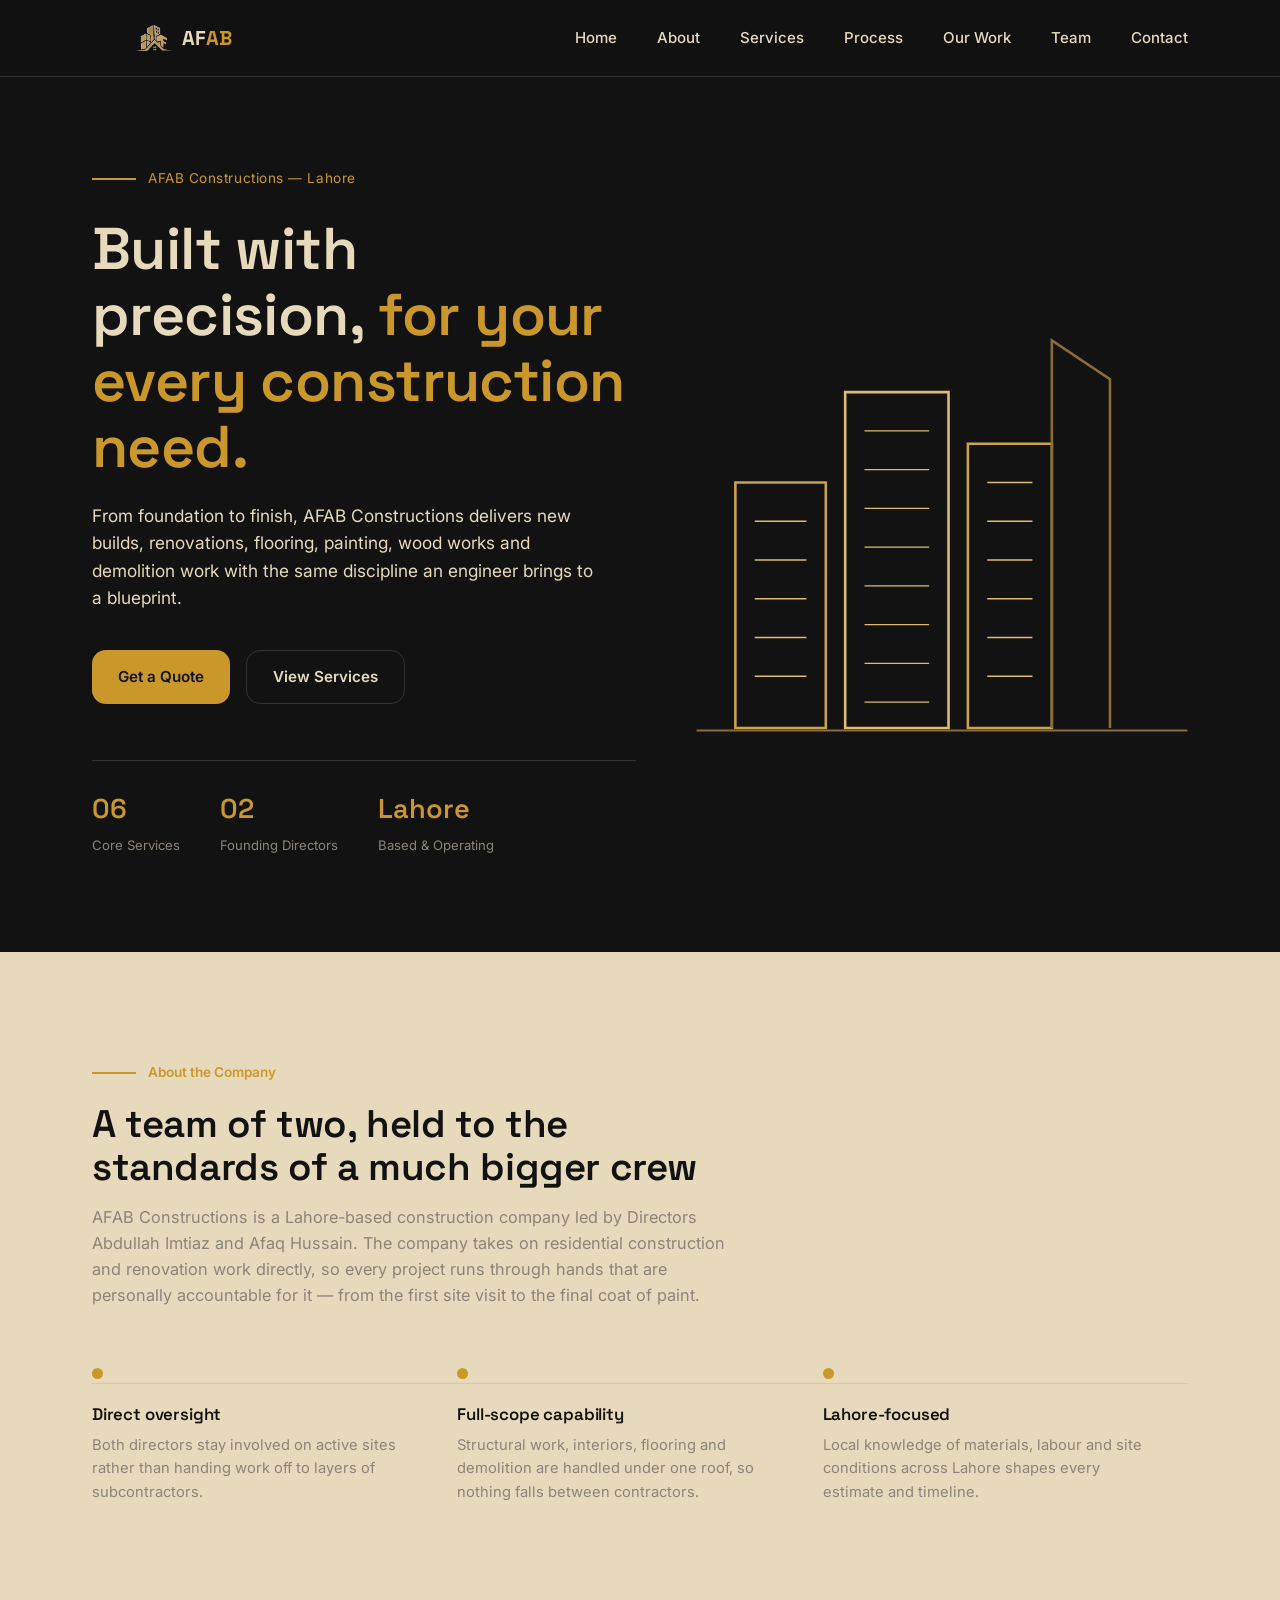
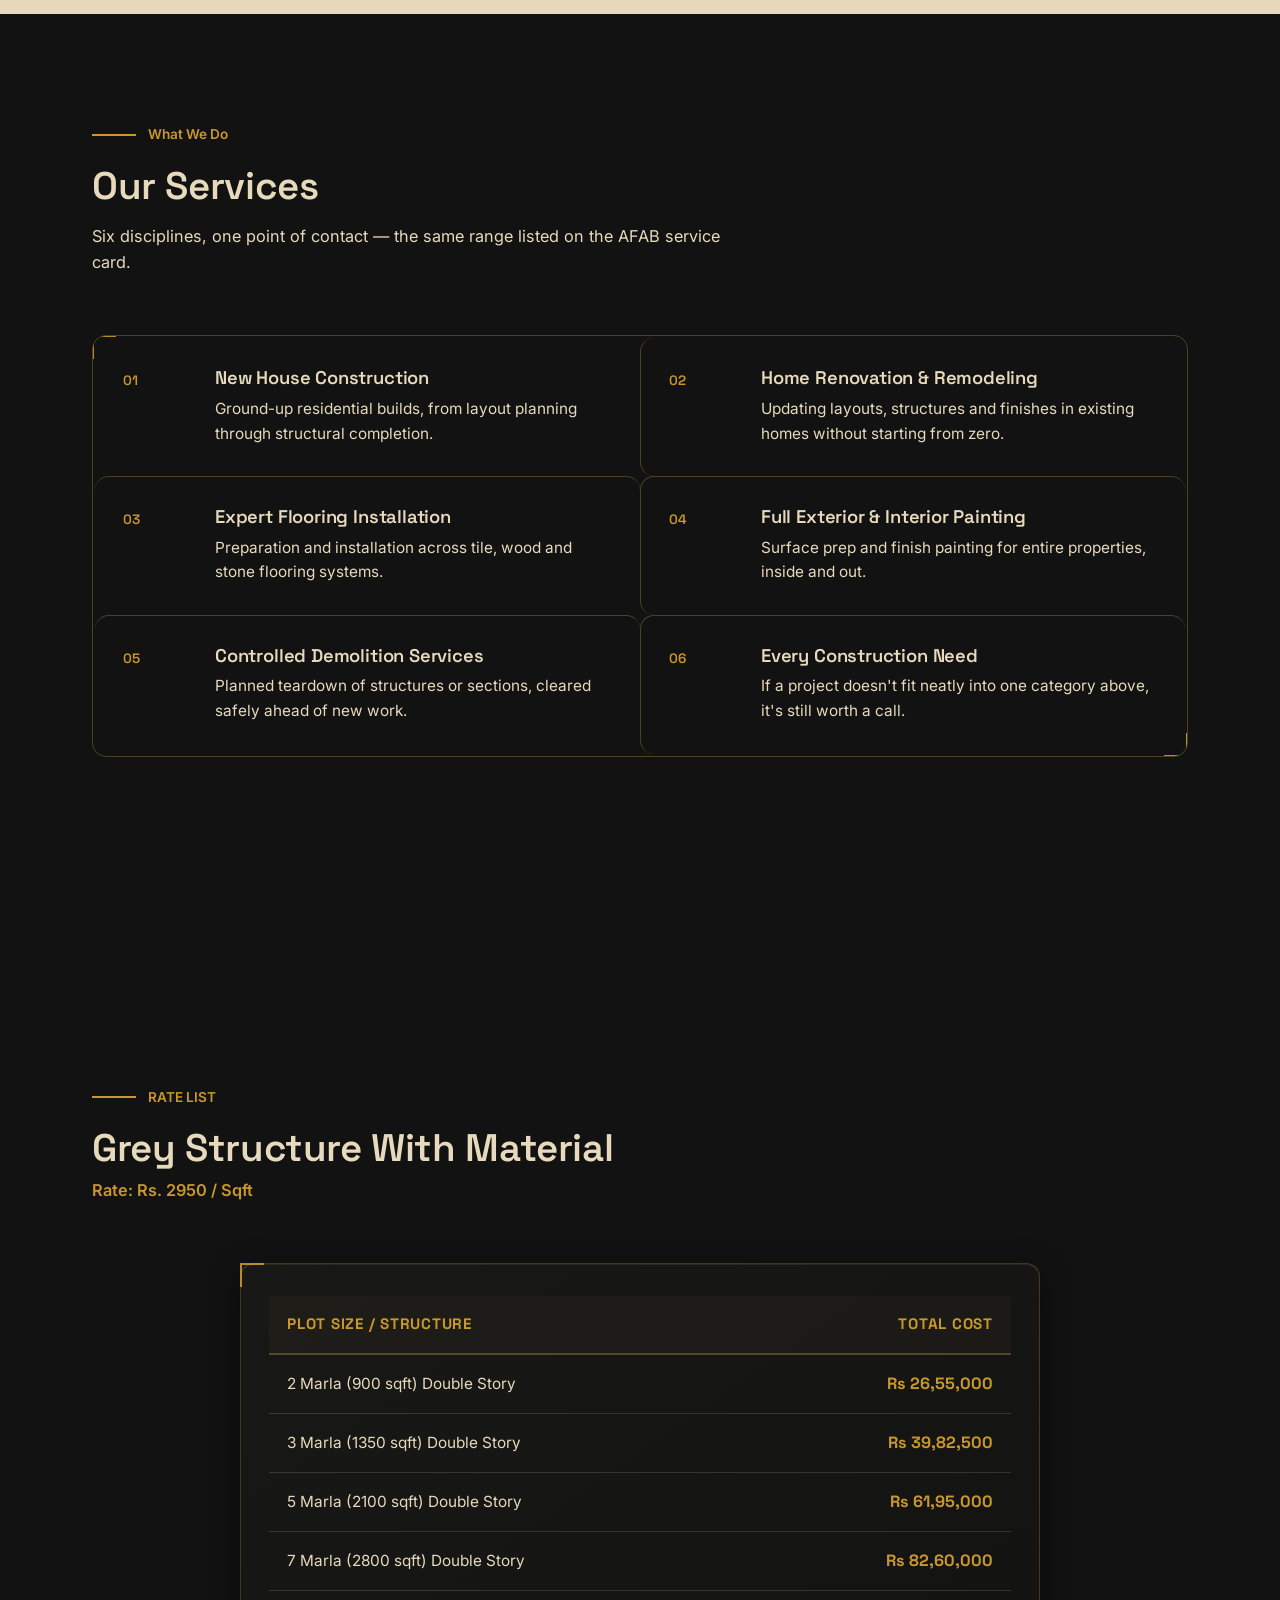
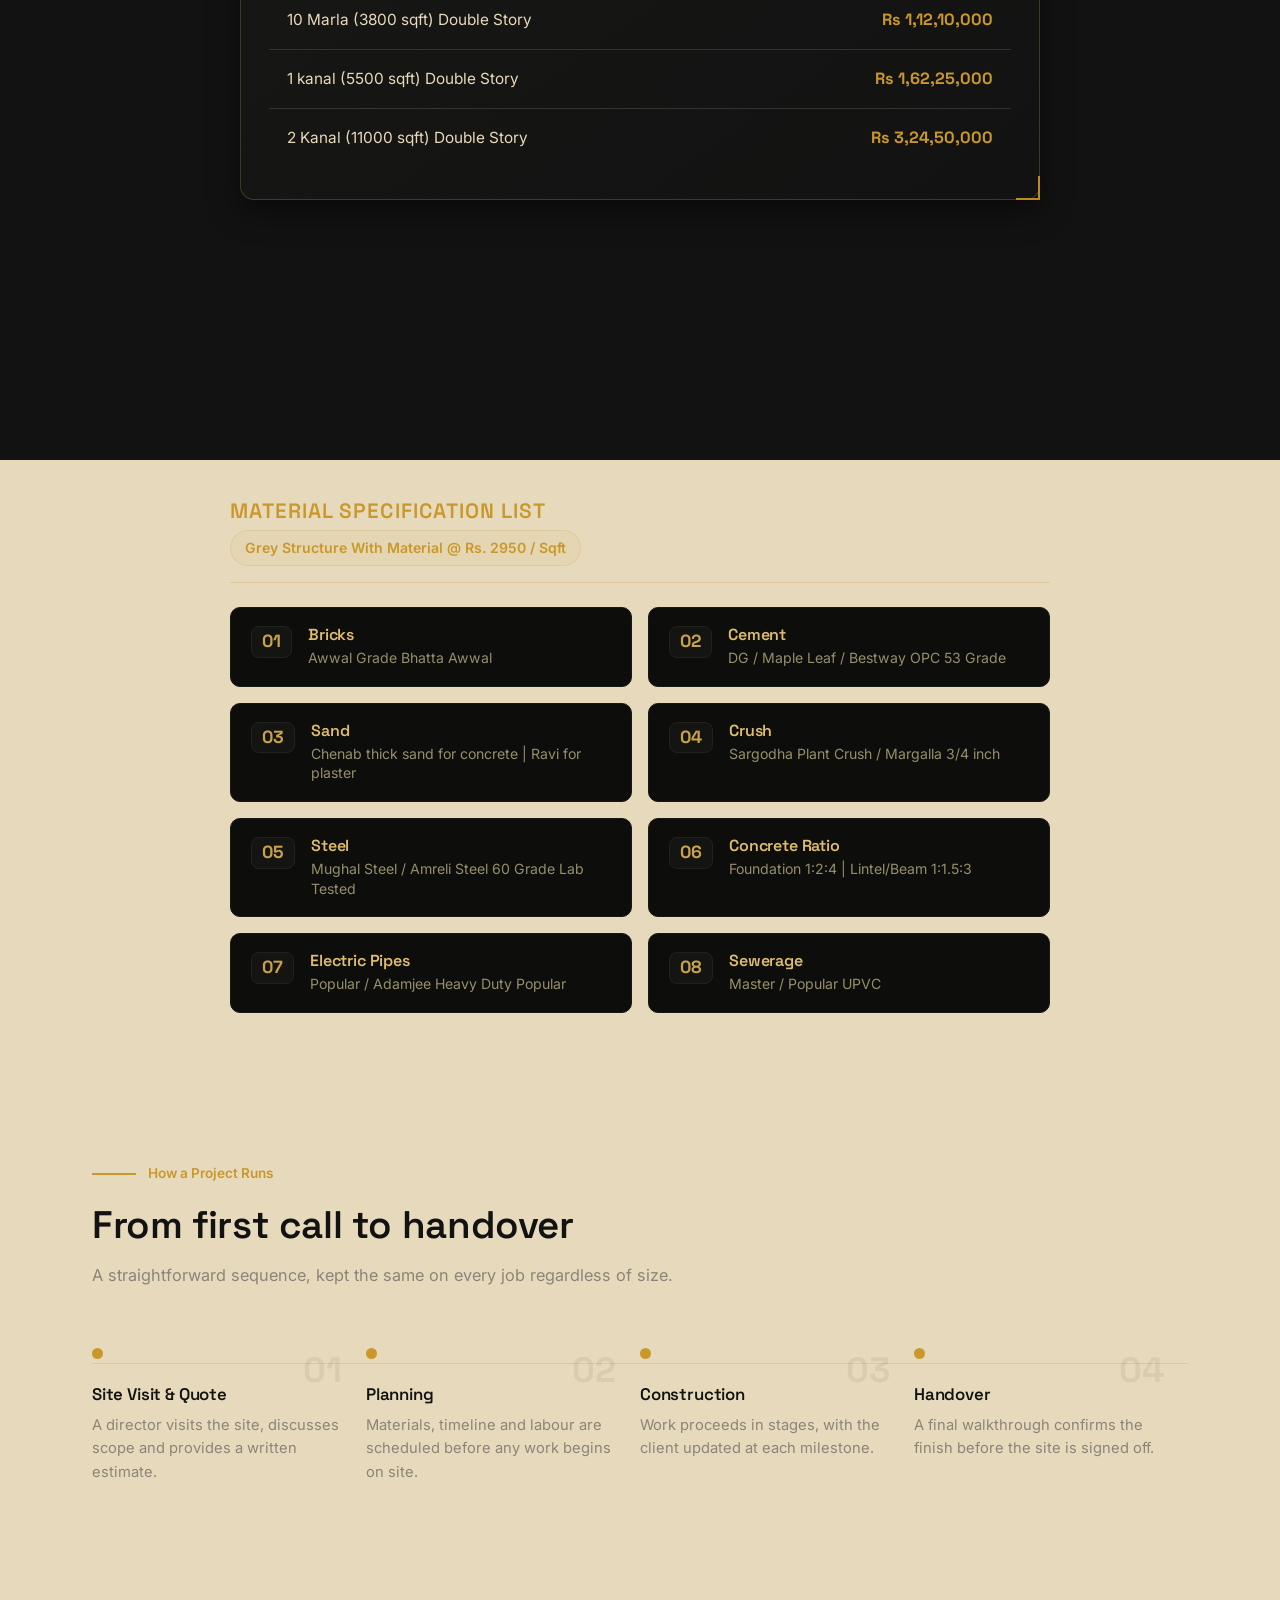
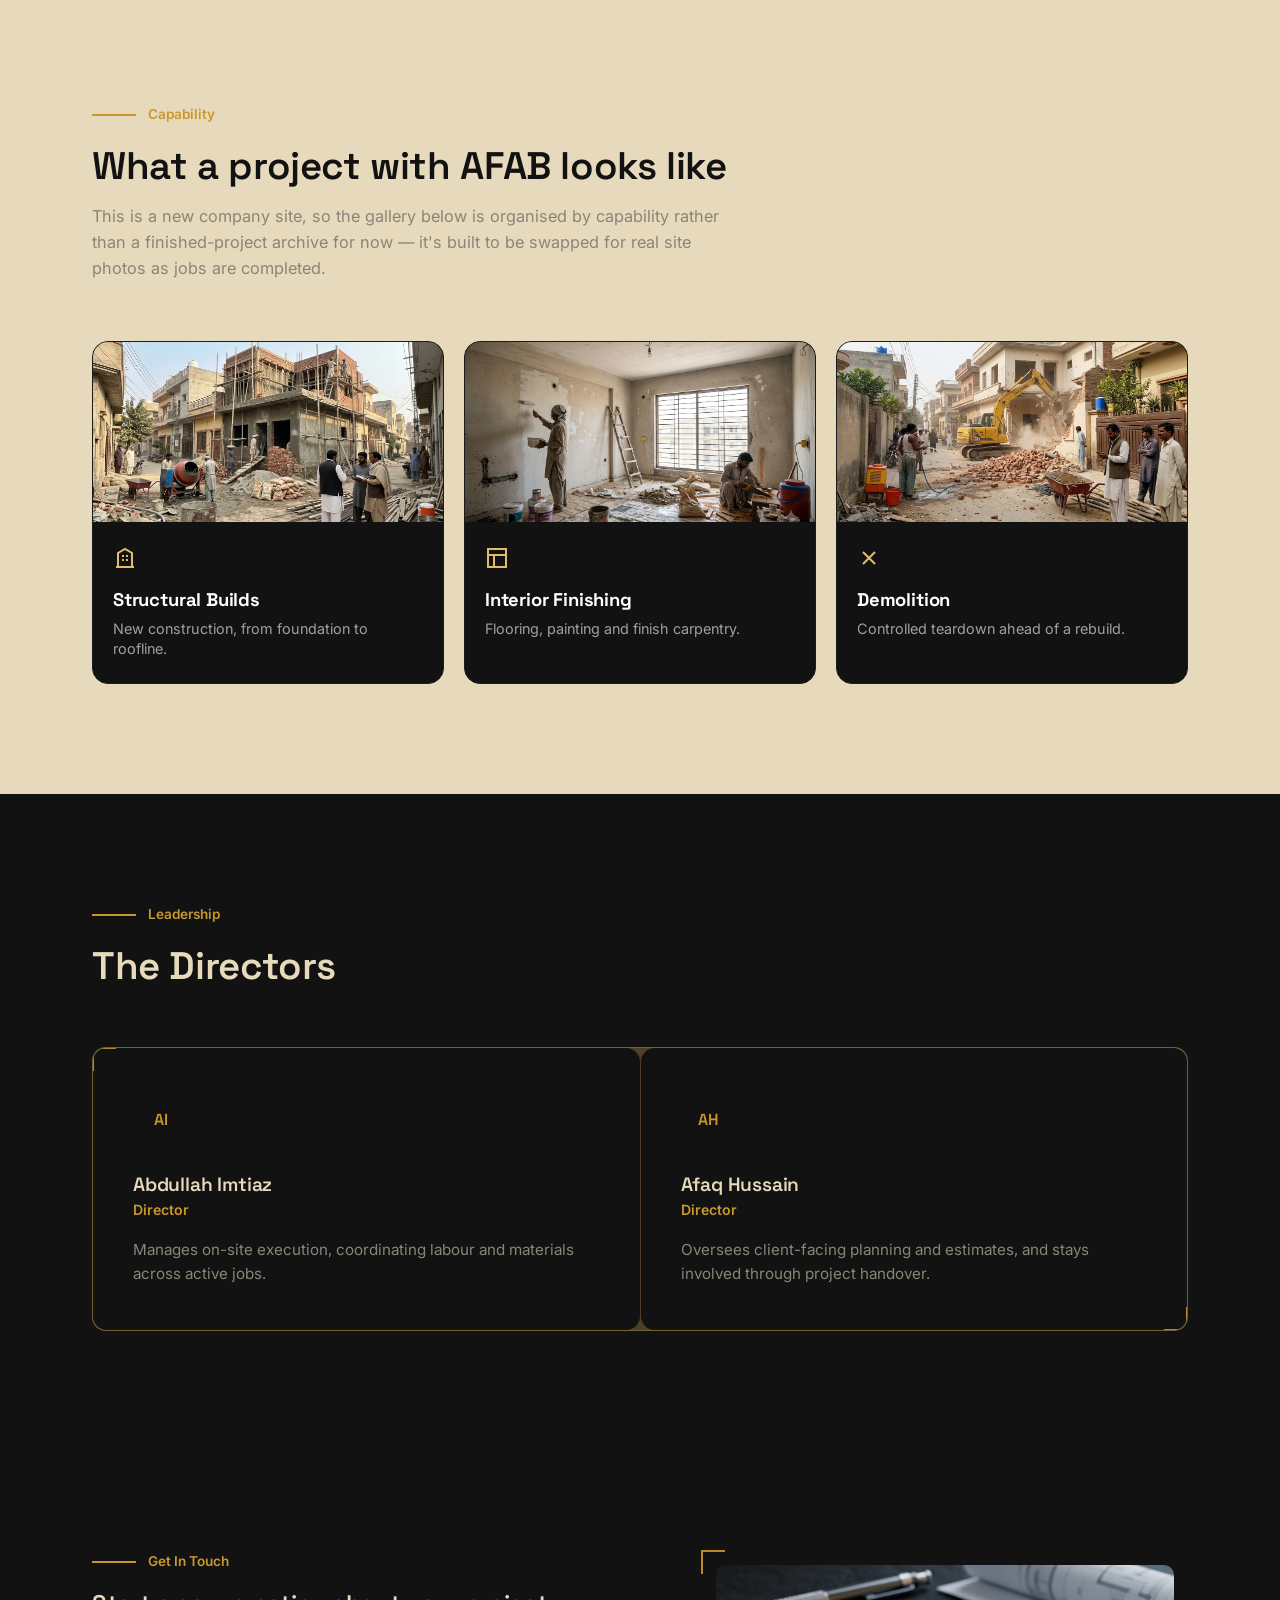
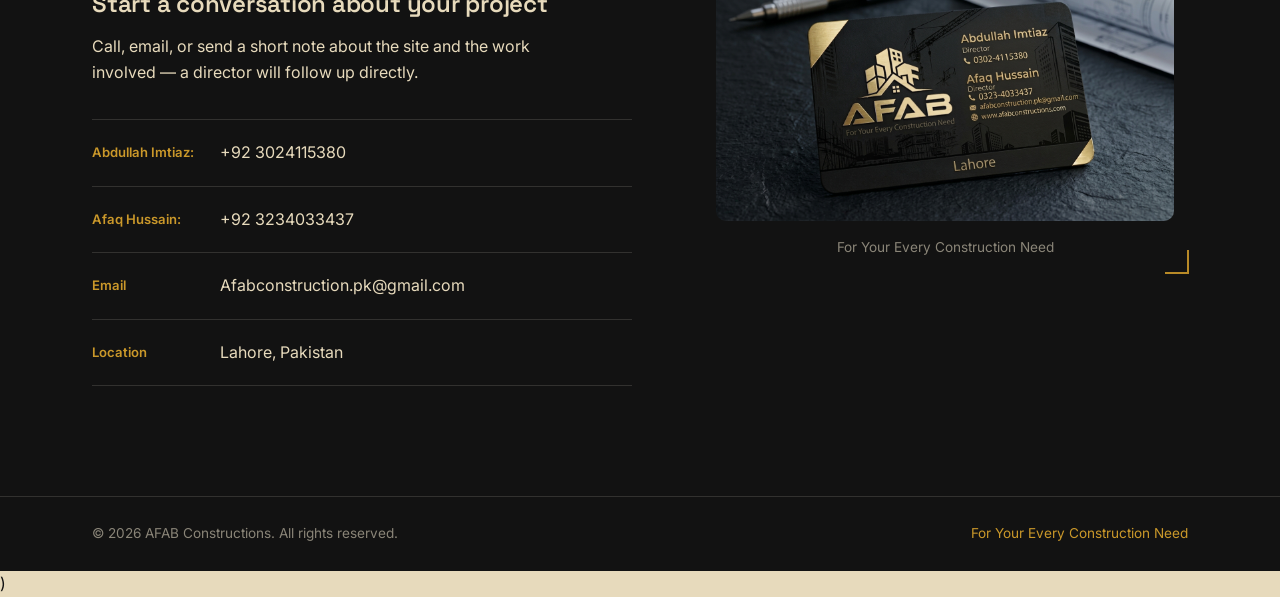
==== index-2.html @ bb6d05d6 "Add files via upload" ====
<!DOCTYPE html>
<html lang="en">
<head>
<meta charset="UTF-8">
<meta name="viewport" content="width=device-width, initial-scale=1.0">
<title>AFAB Constructions — For Your Every Construction Need</title>
<meta name="description" content="AFAB Constructions, Lahore — new house construction, renovation, flooring, painting and demolition services.">
<link rel="preconnect" href="https://fonts.googleapis.com">
<link rel="preconnect" href="https://fonts.gstatic.com" crossorigin>
<link href="https://fonts.googleapis.com/css2?family=Space+Grotesk:wght@400;500;600;700&family=Inter:wght@400;500;600&display=swap" rel="stylesheet">
<link rel="stylesheet" href="styles.css">
</head>
<body>

<header>
  <div class="wrap nav">
    <a href="#home" class="brand">
      <svg viewBox="0 0 48 48" fill="none">
        <a href="#home" class="brand">
      <img src="[data-uri]" alt="AFAB Constructions logo" style="width:36px; height:27.5px; object-fit:contain; flex-shrink:0;">
      </svg>
      <span class="brand-text">AF<span>AB</span></span>
    </a>
    <nav class="links" id="navLinks">
      <a href="#home">Home</a>
      <a href="#about">About</a>
      <a href="#services">Services</a>
      <a href="#process">Process</a>
      <a href="#work">Our Work</a>
      <a href="#team">Team</a>
      <a href="#contact">Contact</a>
    </nav>
</header>

<section class="hero" id="home">
  <div class="wrap">
    <div>
      <div class="hero-eyebrow-row">
        <span class="hero-rule"></span>
        <span class="hero-eyebrow">AFAB Constructions — Lahore</span>
      </div>
      <h1>Built with precision, <em>for your every construction need.</em></h1>
      <p class="hero-sub">From foundation to finish, AFAB Constructions delivers new builds, renovations, flooring, painting, wood works and demolition work with the same discipline an engineer brings to a blueprint.</p>
      <div class="hero-ctas">
        <a href="#rate-list" class="btn btn-gold">Get a Quote</a>
        <a href="#services" class="btn btn-outline">View Services</a>
      </div>
      <div class="hero-meta">
        <div><span class="num">06</span><span class="lbl">Core Services</span></div>
        <div><span class="num">02</span><span class="lbl">Founding Directors</span></div>
        <div><span class="num">Lahore</span><span class="lbl">Based &amp; Operating</span></div>
      </div>
    </div>
    <div class="hero-art" aria-hidden="true">
      <svg viewBox="0 0 380 400" fill="none">
        <rect x="30" y="180" width="70" height="190" class="draw-line d1" stroke="#c9a24b" stroke-width="2"/>
        <rect x="115" y="110" width="80" height="260" class="draw-line d2" stroke="#e0bd6c" stroke-width="2"/>
        <rect x="210" y="150" width="65" height="220" class="draw-line d3" stroke="#c9a24b" stroke-width="2"/>
        <path d="M275 370V70l45 30v270" class="draw-line d4" stroke="#8a6c39" stroke-width="2"/>
        <path d="M0 372h380" class="draw-line d1" stroke="#8a6c39" stroke-width="1.4"/>
        <g class="draw-line d3" stroke="#e0bd6c" stroke-width="1">
          <path d="M45 210h40M45 240h40M45 270h40M45 300h40M45 330h40"/>
          <path d="M130 140h50M130 170h50M130 200h50M130 230h50M130 260h50M130 290h50M130 320h50M130 350h50"/>
          <path d="M225 180h35M225 210h35M225 240h35M225 270h35M225 300h35M225 330h35"/>
        </g>
      </svg>
    </div>
  </div>
</section>

<section id="about">
  <div class="wrap">
    <div class="section-head">
      <div class="section-tag"><span class="hero-rule"></span><span>About the Company</span></div>
      <h2>A team of two, held to the standards of a much bigger crew</h2>
      <p>AFAB Constructions is a Lahore-based construction company led by Directors Abdullah Imtiaz and Afaq Hussain. The company takes on residential construction and renovation work directly, so every project runs through hands that are personally accountable for it — from the first site visit to the final coat of paint.</p>
    </div>
    <div class="steps" style="grid-template-columns:repeat(3,1fr);">
      <div class="step">
        <div class="dot"></div>
        <h3>Direct oversight</h3>
        <p>Both directors stay involved on active sites rather than handing work off to layers of subcontractors.</p>
      </div>
      <div class="step">
        <div class="dot"></div>
        <h3>Full-scope capability</h3>
        <p>Structural work, interiors, flooring and demolition are handled under one roof, so nothing falls between contractors.</p>
      </div>
      <div class="step">
        <div class="dot"></div>
        <h3>Lahore-focused</h3>
        <p>Local knowledge of materials, labour and site conditions across Lahore shapes every estimate and timeline.</p>
      </div>
    </div>
  </div>
</section>

<section id="services" class="dark">
  <div class="wrap">
    <div class="section-head">
      <div class="section-tag"><span class="hero-rule" style="background:var(--gold);"></span><span style="color:var(--gold-bright);">What We Do</span></div>
      <h2>Our Services</h2>
      <p class="concrete-txt">Six disciplines, one point of contact — the same range listed on the AFAB service card.</p>
    </div>
    <div class="services-grid bracket bracket-dark" style="border:1px solid var(--line); padding:2px; border-radius:var(--radius); overflow:hidden;">
      <div class="service-row">
        <span class="idx">01</span>
        <div><h3 style="color:var(--paper);">New House Construction</h3><p class="concrete-txt">Ground-up residential builds, from layout planning through structural completion.</p></div>
      </div>
      <div class="service-row">
        <span class="idx">02</span>
        <div><h3 style="color:var(--paper);">Home Renovation &amp; Remodeling</h3><p class="concrete-txt">Updating layouts, structures and finishes in existing homes without starting from zero.</p></div>
      </div>
      <div class="service-row">
        <span class="idx">03</span>
        <div><h3 style="color:var(--paper);">Expert Flooring Installation</h3><p class="concrete-txt">Preparation and installation across tile, wood and stone flooring systems.</p></div>
      </div>
      <div class="service-row">
        <span class="idx">04</span>
        <div><h3 style="color:var(--paper);">Full Exterior &amp; Interior Painting</h3><p class="concrete-txt">Surface prep and finish painting for entire properties, inside and out.</p></div>
      </div>
      <div class="service-row">
        <span class="idx">05</span>
        <div><h3 style="color:var(--paper);">Controlled Demolition Services</h3><p class="concrete-txt">Planned teardown of structures or sections, cleared safely ahead of new work.</p></div>
      </div>
      <div class="service-row">
        <span class="idx">06</span>
        <div><h3 style="color:var(--paper);">Every Construction Need</h3><p class="concrete-txt">If a project doesn't fit neatly into one category above, it's still worth a call.</p></div>
      </div>
    </div>
  </div>
</section> 
<section class="pricing-section dark" id="quote">

<!-- Rate List Section -->
<section class="pricing-section dark" id="rate-list">
  <div class="wrap">
    <div class="section-head">
      <div class="section-tag">
        <div class="hero-rule"></div>
        <span>RATE LIST</span>
      </div>
      <h2>Grey Structure With Material</h2>
      <p style="color: var(--gold-bright); font-weight: 600; margin-top: 8px;">Rate: Rs. 2950 / Sqft</p>
    </div>

    <div class="rate-table-container bracket bracket-dark">
      <table class="rate-table">
        <thead>
          <tr>
            <th>Plot Size / Structure</th>
            <th>Total Cost</th>
          </tr>
        </thead>
        <tbody>
          <tr>
            <td>2 Marla (900 sqft) Double Story</td>
            <td>Rs 26,55,000</td>
          </tr>
          <tr>
            <td>3 Marla (1350 sqft) Double Story</td>
            <td>Rs 39,82,500</td>
          </tr>
          <tr>
            <td>5 Marla (2100 sqft) Double Story</td>
            <td>Rs 61,95,000</td>
          </tr>
          <tr>
            <td>7 Marla (2800 sqft) Double Story</td>
            <td>Rs 82,60,000</td>
          </tr>
          <tr>
            <td>10 Marla (3800 sqft) Double Story</td>
            <td>Rs 1,12,10,000</td>
          </tr>
          <tr>
            <td>1 kanal (5500 sqft) Double Story</td>
            <td>Rs 1,62,25,000</td>
          </tr>
          <tr>
            <td>2 Kanal (11000 sqft) Double Story</td>
            <td>Rs 3,24,50,000</td>
          </tr>
        </tbody>
      </table>
    </div>
  </div>
</section>
</section>
<!-- Material Specification Cards Grid -->
<div class="material-spec-section">
  <div class="spec-header">
    <h3>MATERIAL SPECIFICATION LIST</h3>
    <span class="rate-badge">Grey Structure With Material @ Rs. 2950 / Sqft</span>
  </div>

  <div class="spec-grid">
    <div class="spec-card">
      <span class="spec-num">01</span>
      <div class="spec-info">
        <h4>Bricks</h4>
        <p>Awwal Grade Bhatta Awwal</p>
      </div>
    </div>

    <div class="spec-card">
      <span class="spec-num">02</span>
      <div class="spec-info">
        <h4>Cement</h4>
        <p>DG / Maple Leaf / Bestway OPC 53 Grade</p>
      </div>
    </div>

    <div class="spec-card">
      <span class="spec-num">03</span>
      <div class="spec-info">
        <h4>Sand</h4>
        <p>Chenab thick sand for concrete | Ravi for plaster</p>
      </div>
    </div>

    <div class="spec-card">
      <span class="spec-num">04</span>
      <div class="spec-info">
        <h4>Crush</h4>
        <p>Sargodha Plant Crush / Margalla 3/4 inch</p>
      </div>
    </div>

    <div class="spec-card">
      <span class="spec-num">05</span>
      <div class="spec-info">
        <h4>Steel</h4>
        <p>Mughal Steel / Amreli Steel 60 Grade Lab Tested</p>
      </div>
    </div>

    <div class="spec-card">
      <span class="spec-num">06</span>
      <div class="spec-info">
        <h4>Concrete Ratio</h4>
        <p>Foundation 1:2:4 | Lintel/Beam 1:1.5:3</p>
      </div>
    </div>

    <div class="spec-card">
      <span class="spec-num">07</span>
      <div class="spec-info">
        <h4>Electric Pipes</h4>
        <p>Popular / Adamjee Heavy Duty Popular</p>
      </div>
    </div>

    <div class="spec-card">
      <span class="spec-num">08</span>
      <div class="spec-info">
        <h4>Sewerage</h4>
        <p>Master / Popular UPVC</p>
      </div>
    </div>
  </div>
</div>
<section id="process" class="process">
  <div class="wrap">
    <div class="section-head">
      <div class="section-tag"><span class="hero-rule"></span><span>How a Project Runs</span></div>
      <h2>From first call to handover</h2>
      <p>A straightforward sequence, kept the same on every job regardless of size.</p>
    </div>
    <div class="steps">
      <div class="step">
        <span class="num">01</span>
        <div class="dot"></div>
        <h3>Site Visit &amp; Quote</h3>
        <p>A director visits the site, discusses scope and provides a written estimate.</p>
      </div>
      <div class="step">
        <span class="num">02</span>
        <div class="dot"></div>
        <h3>Planning</h3>
  <p> Materials, timeline and labour are scheduled before any work begins on site.</>
      </div>
      <div class="step">
        <span class="num">03</span>
        <div class="dot"></div>
        <h3>Construction</h3>
        <p>Work proceeds in stages, with the client updated at each milestone.</p>
      </div>
      <div class="step">
        <span class="num">04</span>
        <div class="dot"></div>
        <h3>Handover</h3>
        <p>A final walkthrough confirms the finish before the site is signed off.</p>
      </div>
    </div>
  </div>
</section>

<section id="work">
  <div class="wrap">
    <div class="section-head">
      <div class="section-tag"><span class="hero-rule"></span><span>Capability</span></div>
      <h2>What a project with AFAB looks like</h2>
      <p>This is a new company site, so the gallery below is organised by capability rather than a finished-project archive for now — it's built to be swapped for real site photos as jobs are completed.</p>
    </div>
    <!-- Capability Section Cards with Images -->
<div class="capability-cards">
  <!-- Card 1: Structural Builds -->
  <div class="cap-card">
    <div class="cap-image-wrapper">
      <img src="structural.jpg" alt="Structural Builds" class="cap-img" />
    </div>
    <div class="cap-content">
      <div class="cap-icon">
        <svg width="24" height="24" viewBox="0 0 24 24" fill="none" stroke="#e0bd6c" stroke-width="2"><path d="M3 21h18M5 21V7l7-4 7 4v14M9 10h2M13 10h2M9 14h2M13 14h2"/></svg>
      </div>
      <h4>Structural Builds</h4>
      <p>New construction, from foundation to roofline.</p>
    </div>
  </div>

  <!-- Card 2: Interior Finishing -->
  <div class="cap-card">
    <div class="cap-image-wrapper">
      <img src="interior.png" alt="Interior Finishing" class="cap-img" />
    </div>
    <div class="cap-content">
      <div class="cap-icon">
        <svg width="24" height="24" viewBox="0 0 24 24" fill="none" stroke="#e0bd6c" stroke-width="2"><path d="M3 3h18v18H3zM3 9h18M9 21V9"/></svg>
      </div>
      <h4>Interior Finishing</h4>
      <p>Flooring, painting and finish carpentry.</p>
    </div>
  </div>

  <!-- Card 3: Demolition -->
  <div class="cap-card">
    <div class="cap-image-wrapper">
      <img src="demolition.png" alt="Demolition" class="cap-img" />
    </div>
    <div class="cap-content">
      <div class="cap-icon">
        <svg width="24" height="24" viewBox="0 0 24 24" fill="none" stroke="#e0bd6c" stroke-width="2"><path d="M18 6L6 18M6 6l12 12"/></svg>
      </div>
      <h4>Demolition</h4>
      <p>Controlled teardown ahead of a rebuild.</p>
    </div>
  </div>
  </div>
</div>
</section>

<section id="team" class="dark">
  <div class="wrap">
    <div class="section-head">
      <div class="section-tag"><span class="hero-rule" style="background:var(--gold);"></span><span style="color:var(--gold-bright);">Leadership</span></div>
      <h2>The Directors</h2>
    </div>
    <div class="team-grid bracket bracket-dark" style="border:1px solid var(--line); border-radius:var(--radius); overflow:hidden;">
      <div class="team-card" style="background:var(--ink);">
        <div class="initials">AI</div>
        <h3 style="color:var(--paper);">Abdullah Imtiaz</h3>
        <p class="role">Director</p>
        <p class="bio concrete-txt">Manages on-site execution, coordinating labour and materials across active jobs.</p>
      </div>
      <div class="team-card" style="background:var(--ink);">
        <div class="initials">AH</div>
        <h3 style="color:var(--paper);">Afaq Hussain</h3>
        <p class="role">Director</p>
        <p class="bio concrete-txt">Oversees client-facing planning and estimates, and stays involved through project handover.</p>
      </div>
    </div>
  </div>
</section>

<section id="contact" class="contact">
  <div class="wrap">
    <div>
      <div class="section-tag"><span class="hero-rule" style="background:var(--gold);"></span><span style="color:var(--gold-bright);">Get In Touch</span></div>
      <h2 style="color:var(--paper);">Start a conversation about your project</h2>
      <p class="concrete-txt" style="margin-top:16px; max-width:44ch;">Call, email, or send a short note about the site and the work involved — a director will follow up directly.</p>
      <ul class="contact-list">
<li><span class="clabel">Abdullah Imtiaz:</span><span class="cval"><a href="tel:+92 302 4115380">+92 3024115380</a></span></li>
<li><span class="clabel">Afaq Hussain:</span><span class="cval"><a href="tel:+92 323 49334377">+92 3234033437</a></span></li>
        <li><span class="clabel">Email</span><span class="cval"><a href="mailto:abdullah@afabconstructions.com">Afabconstruction.pk@gmail.com</a></span></li>
        <li><span class="clabel">Location</span><span class="cval">Lahore, Pakistan</span></li>
      </ul>
    </div>
    <div class="card-visual bracket bracket-dark">
      <img src="card.jpg" alt="AFAB Constructions business card — Abdullah Imtiaz and Afaq Hussain, Directors, Lahore">
      <p class="cap">For Your Every Construction Need</p>
    </div>
  </div>
</section>

<footer>
  <div class="wrap">
    <p>© <span id="year"></span> AFAB Constructions. All rights reserved.</p>
    <p class="foot-tag">For Your Every Construction Need</p>
  </div>
</footer>

<script src="script.js"></script>

</body>
</html>)
---- styles.css ----
/* ---------- Tokens ---------- */
  :root{
    --ink:#121212;
    --ink-soft:#1c1c1a;
    --paper:#e7dabc;
    --paper-dim:#e7dabc;
    --gold:#ca982a;
    --gold-bright:#ca982a;
    --gold-deep:#ca982a;
    --concrete:#8a8578;
    --blue:#26394a;
    --line: rgba(201,162,75,0.32);
    --line-dark: rgba(244,239,228,0.14);
    --radius: 14px;
    --wrap: 1160px;
  }

  *{box-sizing:border-box;}
  html{scroll-behavior:smooth; overflow-x:hidden; width:100%; max-width:100%; position:relative;}
  body{
    margin:0;
    background:var(--paper);
    color:var(--ink);
    font-family:'Inter', sans-serif;
    font-size:16px;
    line-height:1.6;
    -webkit-font-smoothing:antialiased;
    overflow-x:hidden;
    width:100%;
    max-width:100%;
    position:relative;
  }
  header{ overflow-x:hidden; max-width:100%; }
  section{ overflow-x:hidden; max-width:100%; }
  h1,h2,h3,h4{
    font-family:'Space Grotesk', sans-serif;
    margin:0;
    line-height:1.12;
    font-weight:600;
    letter-spacing:-0.01em;
  }
  p{margin:0;}
  a{color:inherit; text-decoration:none;}
  img{max-width:100%; display:block;}
  ul{margin:0; padding:0; list-style:none;}
  button{font-family:inherit; cursor:pointer;}

  .wrap{
    max-width:var(--wrap);
    margin:0 auto;
    padding:0 32px;
  }

  /* corner-bracket motif — echoes the cut gold corners on the AFAB business card */
  .bracket{
    position:relative;
  }
  .bracket::before, .bracket::after{
    content:"";
    position:absolute;
    width:22px; height: 22px;
    border:2px solid var(--gold);
    opacity:0.9;
  }
  .bracket::before{ top:-1px; left:-1px; border-right:none; border-bottom:none; }
  .bracket::after{ bottom:-1px; right:-1px; border-left:none; border-top:none; }

  .bracket-dark::before, .bracket-dark::after{ border-color:var(--gold); }

  :focus-visible{
    outline:2px solid var(--gold);
    outline-offset:3px;
  }

  /* ---------- Header ---------- */
  header{
    position:fixed;
    top:0; left:0; right:0;
    z-index:100;
    background:rgba(18,18,18,0.92);
    backdrop-filter:blur(6px);
    border-bottom:1px solid var(--line-dark);
  }
  .nav{
    display:flex;
    align-items:center;
    justify-content:space-between;
    height:76px;
  }
  .brand{
    display:flex;
    align-items:center;
    gap:10px;
    color:var(--paper);
  }
  .brand svg{ width:34px; height:34px; flex-shrink:0; }
  .brand-text{
    font-family:'Space Grotesk', sans-serif;
    font-weight:700;
    font-size:1.25rem;
    letter-spacing:0.02em;
    color:var(--paper);
  }
  .brand-text span{ color:var(--gold); }

  nav.links{
    display:flex;
    align-items:center;
    gap:40px;
  }
  nav.links a{
    color:var(--paper-dim);
    font-size:0.94rem;
    font-weight:500;
    position:relative;
    padding:4px 0;
    transition:color .2s ease;
  }
  nav.links a:hover{ color:var(--gold-bright); }

  .nav-call{
    display:flex;
    align-items:center;
    gap:18px;
  }
  .nav-phone{
    color:var(--gold-bright);
    font-weight:600;
    font-size:0.95rem;
    white-space:nowrap;
  }
  .nav-toggle{
    display:none;
    background:none; border:none;
    color:var(--paper);
    font-size:1.6rem;
  }

  @media (max-width:860px){
    nav.links{
      position:absolute;
      top:76px; left:0; right:0;
      background:var(--ink);
      flex-direction:column;
      align-items:flex-start;
      gap:0;
      padding:8px 32px 20px;
      border-bottom:1px solid var(--line-dark);
      display:none;
    }
    nav.links.open{ display:flex; }
    nav.links a{ padding:12px 0; width:100%; border-bottom:1px solid var(--line-dark); }
    .nav-phone{ display:none; }
    .nav-toggle{ display:block; }
  }

  /* ---------- Hero ---------- */
  .hero{
    position:relative;
    background:var(--ink);
    color:var(--paper);
    padding:168px 0 96px;
    overflow:hidden;
  }
  .hero .wrap{
    display:grid;
    grid-template-columns:1.05fr 0.95fr;
    gap:60px;
    align-items:center;
  }
  .hero-eyebrow-row{
    display:flex; align-items:center; gap:12px;
    margin-bottom:26px;
  }
  .hero-rule{ width:44px; height:2px; background:var(--gold); }
  .hero-eyebrow{
    font-size:0.85rem;
    color:var(--gold-bright);
    letter-spacing:0.04em;
  }
  .hero h1{
    font-size:clamp(2.5rem, 4.6vw, 3.7rem);
    color:var(--paper);
  }
  .hero h1 em{
    font-style:normal;
    color:var(--gold-bright);
  }
  .hero-sub{
    margin-top:22px;
    max-width:46ch;
    color:var(--paper-dim);
    font-size:1.08rem;
  }
  .hero-ctas{
    margin-top:38px;
    display:flex;
    gap:16px;
    flex-wrap:wrap;
  }
  .btn{
    display:inline-flex;
    align-items:center;
    gap:10px;
    padding:14px 26px;
    font-size:0.95rem;
    font-weight:600;
    border-radius:var(--radius);
    transition:transform .18s ease, background .18s ease, color .18s ease;
  }
  .btn-gold{
    background:var(--gold);
    color:var(--ink);
  }
  .btn-gold:hover{ background:var(--gold-bright); transform:translateY(-2px); }
  .btn-outline{
    border:1px solid var(--line-dark);
    color:var(--paper);
  }
  .btn-outline:hover{ border-color:var(--gold); color:var(--gold-bright); transform:translateY(-2px); }

  .hero-meta{
    margin-top:56px;
    display:flex;
    gap:40px;
    border-top:1px solid var(--line-dark);
    padding-top:26px;
  }
  .hero-meta div{ display:flex; flex-direction:column; gap:4px; }
  .hero-meta .num{
    font-family:'Space Grotesk', sans-serif;
    font-size:1.7rem;
    font-weight:600;
    color:var(--gold-bright);
  }
  .hero-meta .lbl{ font-size:0.82rem; color:var(--concrete); }

  /* hero blueprint illustration */
  .hero-art{
    position:relative;
    aspect-ratio:1/1.05;
  }
  .hero-art svg{ width:100%; height:100%; }
  .draw-line{
    stroke-dasharray:1200;
    stroke-dashoffset:1200;
    animation:draw 2.6s ease forwards;
  }
  .draw-line.d1{ animation-delay:.1s; }
  .draw-line.d2{ animation-delay:.5s; }
  .draw-line.d3{ animation-delay:.9s; }
  .draw-line.d4{ animation-delay:1.2s; }
  @keyframes draw{ to{ stroke-dashoffset:0; } }
  @media (prefers-reduced-motion: reduce){
    .draw-line{ animation:none; stroke-dashoffset:0; }
  }

  @media (max-width:900px){
    .hero .wrap{ grid-template-columns:1fr; }
    .hero-art{ order:-1; max-width:340px; margin:0 auto 20px; }
    .hero-meta{ flex-wrap:wrap; row-gap:20px; }
  }

  /* ---------- Section shared ---------- */
  section{ padding:110px 0; }
  .section-head{
    max-width:640px;
    margin-bottom:60px;
  }
  .section-tag{
    display:flex; align-items:center; gap:12px;
    margin-bottom:18px;
  }
  .section-tag .hero-rule{ background:var(--gold-deep); }
  .section-tag span{
    font-size:0.85rem;
    color:var(--gold-deep);
    font-weight:600;
  }
  .section-head h2{
    font-size:clamp(1.9rem, 3vw, 2.5rem);
  }
  .section-head p{
    margin-top:16px;
    color:var(--concrete);
    font-size:1.02rem;
  }

  .dark{ background:var(--ink); color:var(--paper); }
  .dark .concrete-txt{ color:var(--paper-dim); }

  /* ---------- Services ---------- */
  .services-grid{
    display:grid;
    grid-template-columns:repeat(2, 1fr);
  }
  .service-row{
    display:grid;
    grid-template-columns:70px 1fr;
    gap:22px;
    padding:30px 28px;
    border-top:1px solid var(--line);
    border-left:1px solid var(--line);
    border-radius:var(--radius);
  }
  .services-grid .service-row:nth-child(odd){ border-left:none; }
  .services-grid .service-row:nth-child(-n+2){ border-top:none; }
  .service-row .idx{
    font-family:'Space Grotesk', sans-serif;
    font-size:0.85rem;
    color:var(--gold-deep);
    font-weight:600;
    padding-top:2px;
  }
  .service-row h3{ font-size:1.15rem; margin-bottom:8px; }
  .service-row p{ color:var(--concrete); font-size:0.96rem; }

  @media (max-width:760px){
    .services-grid{ grid-template-columns:1fr; }
    .services-grid .service-row{ border-left:none !important; }
    .services-grid .service-row:nth-child(n+2){ border-top:1px solid var(--line); }
  }

  /* ---------- Process ---------- */
  .process{ background:var(--paper-dim); }
  .steps{
    position:relative;
    display:grid;
    grid-template-columns:repeat(4, 1fr);
    gap:0;
    margin-top:20px;
  }
  .steps::before{
    content:"";
    position:absolute;
    top:15px; left:0; right:0;
    height:1px;
    background:var(--line);
  }
  .step{
    position:relative;
    padding:0 24px 0 0;
  }
  .step .dot{
    width:11px; height:11px;
    border-radius:50%;
    background:var(--gold);
    margin-bottom:26px;
    position:relative; z-index:1;
  }
  .step h3{ font-size:1.05rem; margin-bottom:10px; }
  .step p{ color:var(--concrete); font-size:0.92rem; }
  .step .num{
    position:absolute; top:-6px; right:24px;
    font-family:'Space Grotesk', sans-serif;
    font-size:2.2rem;
    color:rgba(0,0,0,0.06);
    font-weight:700;
  }

  @media (max-width:760px){
    .steps{ grid-template-columns:1fr; gap:34px; }
    .steps::before{ display:none; }
  }

  /* ---------- Capability tiles (in place of stock project photos) ---------- */
  .capability-note{
    margin-top:14px;
    font-size:0.9rem;
    color:var(--concrete);
    font-style:italic;
  }
  .tiles{
    display:grid;
    grid-template-columns:repeat(3, 1fr);
    gap:1px;
    background:var(--line);
    margin-top:40px;
    border-radius:var(--radius);
    overflow:hidden;
  }
  .tile{
    background:var(--ink);
    color:var(--paper);
    padding:38px 30px;
    min-height:190px;
    display:flex;
    flex-direction:column;
    justify-content:space-between;
    border-radius:var(--radius);
  }
  .tile .tile-icon{ width:30px; height:30px; }
  .tile h3{ font-size:1.05rem; color:var(--paper); margin-top:20px; }
  .tile p{ font-size:0.87rem; color:var(--concrete); margin-top:6px; }

  @media (max-width:760px){
    .tiles{ grid-template-columns:1fr; }
  }

  /* ---------- Team ---------- */
  .team-grid{
    display:grid;
    grid-template-columns:repeat(2, 1fr);
    gap:1px;
    background:var(--line);
    margin-top:10px;
  }
  .team-card{
    background:var(--paper);
    padding:44px 40px;
    border-radius:var(--radius);
  }
  .team-card .initials{
    width:56px; height:56px;
    display:flex; align-items:center; justify-content:center;
    background:var(--ink);
    color:var(--gold-bright);
    font-family:'Space Grotesk', sans-serif;
    font-weight:600;
    margin-bottom:26px;
  }
  .team-card h3{ font-size:1.2rem; }
  .team-card .role{
    color:var(--gold-deep);
    font-size:0.88rem;
    font-weight:600;
    margin-top:4px;
    margin-bottom:16px;
  }
  .team-card p.bio{ color:var(--concrete); font-size:0.95rem; }

  @media (max-width:760px){
    .team-grid{ grid-template-columns:1fr; }
  }

  /* ---------- Contact ---------- */
  .contact{ background:var(--ink); color:var(--paper); }
  .contact .wrap{
    display:grid;
    grid-template-columns:1fr 0.9fr;
    gap:70px;
    align-items:start;
  }
  .contact-list{ margin-top:34px; }
  .contact-list li{
    display:flex;
    gap:18px;
    padding:20px 0;
    border-top:1px solid var(--line-dark);
    align-items:flex-start;
  }
  .contact-list li:last-child{ border-bottom:1px solid var(--line-dark); }
  .contact-list .clabel{
    width:110px;
    flex-shrink:0;
    color:var(--gold-deep);
    font-size:0.82rem;
    font-weight:600;
    padding-top:2px;
  }
  .contact-list .cval a:hover{ color:var(--gold-bright); }
  .contact-list .cval{ font-size:1rem; color:var(--paper-dim); }

  .card-visual{
    position:relative;
    padding:14px;
    border-radius:var(--radius);
  }
  .card-visual img{
    width:100%;
    border-radius:10px;
  }
  .card-visual .cap{
    margin-top:16px;
    font-size:0.85rem;
    color:var(--concrete);
    text-align:center;
  }

  @media (max-width:900px){
    .contact .wrap{ grid-template-columns:1fr; }
  }

  /* ---------- Footer ---------- */
  footer{
    background:var(--ink);
    border-top:1px solid var(--line-dark);
    padding:26px 0;
  }
  footer .wrap{
    display:flex;
    justify-content:space-between;
    align-items:center;
    flex-wrap:wrap;
    gap:14px;
  }
  footer p{ color:var(--concrete); font-size:0.85rem; }
  footer .foot-tag{ color:var(--gold-deep); font-size:0.85rem; }
/* ---------- Rate List Table ---------- */
.rate-table-container {
  background: var(--ink-soft);
  border: 1px solid var(--line-dark);
  border-radius: var(--radius);
  padding: 24px;
  max-width: 750px;
}

.rate-table {
  width: 100%;
  border-collapse: collapse;
  text-align: left;
}

.rate-table th, 
.rate-table td {
  padding: 14px 18px;
  border-bottom: 1px solid var(--line-dark);
}

.rate-table th {
  font-family: 'Space Grotesk', sans-serif;
  color:#c9a24b;
  font-size: 1rem;
  font-weight: 600;
  letter-spacing: 0.03em;
}

.rate-table td {
  color: var(--paper);
  font-size: 0.95rem;
}

.rate-table td:last-child {
  color: #c9a24b;
  font-weight: 600;
  font-family: 'Space Grotesk', sans-serif;
  text-align: right;
}

.rate-table th:last-child {
  text-align: right;
}

.rate-table tbody tr:last-child td {
  border-bottom: none;
}

.rate-table tbody tr:hover {
  background: rgba(201, 162, 75, 0.06);
}
/* ---------- Material Spec Modern Grid Layout ---------- */
.material-spec-section {
  max-width: 850px;
  margin: 40px auto;
  padding: 0 15px;
}

.spec-grid {
  display: grid;
  grid-template-columns: repeat(auto-fit, minmax(280px, 1fr));
  gap: 16px;
  margin-top: 20px;
}

.spec-card {
  background: #0d0d0c;
  border: 1px solid #181818;
  border-radius: 10px;
  padding: 18px 20px;
  display: flex;
  align-items: flex-start;
  gap: 16px;
  transition: transform 0.2s ease, border-color 0.2s ease, box-shadow 0.2s ease;
}

.spec-card:hover {
  transform: translateY(-3px);
  border-color: #262626;
  box-shadow: 0 8px 20px rgba(0, 0, 0, 0.7);
}

.spec-num {
  font-family: 'Space Grotesk', sans-serif;
  color: #c9a24b;
  font-size: 1.1rem;
  font-weight: 700;
  background: #141412;
  border: 1px solid #22221d;
  padding: 6px 10px;
  border-radius: 8px;
  line-height: 1;
}

.spec-info h4 {
  color: #e0bd6c;
  font-size: 1rem;
  margin: 0 0 4px 0;
  font-family: 'Space Grotesk', sans-serif;
  font-weight: 600;
}

.spec-info p {
  color: #968f6a;
  font-size: 0.88rem;
  margin: 0;
  line-height: 1.4;
}
.spec-header h3 {
  color:#1d1b18;
} 
.rate-badge {
  color:#cccccc;
  background:#141414;
  border-color:#222222;
}
/* ---------- Premium Gold & Dark Tables Styling ---------- */

/* Container Card Design */
.rate-table-container,
.material-spec-container {
  background: linear-gradient(145deg, #181816 0%, #121212 100%);
  border: 1px solid rgba(201, 162, 75, 0.25);
  box-shadow: 0 10px 30px rgba(0, 0, 0, 0.5), inset 0 1px 0 rgba(224, 189, 108, 0.1);
  border-radius: var(--radius);
  padding: 32px 28px;
  max-width: 800px;
  margin: 0 auto 40px auto;
  position: relative;
  transition: border-color 0.3s ease, box-shadow 0.3s ease;
}

.rate-table-container:hover,
.material-spec-container:hover {
  border-color: rgba(201, 162, 75, 0.5);
  box-shadow: 0 12px 35px rgba(0, 0, 0, 0.6), 0 0 15px rgba(201, 162, 75, 0.1);
}

/* Material Header */
.spec-header {
  margin-bottom: 24px;
  border-bottom: 1px solid var(--line);
  padding-bottom: 16px;
  display: flex;
  flex-direction: column;
  gap: 6px;
}

.spec-header h3 {
  font-family: 'Space Grotesk', sans-serif;
  color: var(--gold-bright);
  font-size: 1.3rem;
  letter-spacing: 0.05em;
  text-transform: uppercase;
}

.rate-badge {
  display: inline-block;
  color: var(--gold);
  background: rgba(201, 162, 75, 0.08);
  border: 1px solid rgba(201, 162, 75, 0.2);
  padding: 6px 14px;
  border-radius: 20px;
  font-size: 0.88rem;
  font-weight: 600;
  width: fit-content;
}

/* General Table Formatting */
.rate-table,
.spec-table {
  width: 100%;
  border-collapse: separate;
  border-spacing: 0;
  text-align: left;
}

/* Headers Styling */
.rate-table th, 
.spec-table th {
  font-family: 'Space Grotesk', sans-serif;
  color: var(--gold-bright);
  font-size: 0.95rem;
  font-weight: 700;
  letter-spacing: 0.05em;
  text-transform: uppercase;
  padding: 16px 18px;
  border-bottom: 2px solid var(--line);
  background: rgba(201, 162, 75, 0.04);
}

/* Right align specific headers */
.rate-table th:last-child {
  text-align: right;
}

/* Rows & Cells Styling */
.rate-table td, 
.spec-table td {
  padding: 16px 18px;
  border-bottom: 1px solid var(--line-dark);
  transition: background 0.2s ease, color 0.2s ease;
}

.rate-table td {
  color: var(--paper);
  font-size: 0.96rem;
}

/* Price Highlight in Rate List */
.rate-table td:last-child {
  color: var(--gold-bright);
  font-weight: 700;
  font-family: 'Space Grotesk', sans-serif;
  text-align: right;
  font-size: 1.02rem;
}

/* Material Spec Columns */
.spec-table td:first-child {
  color: var(--gold-bright);
  font-weight: 600;
  width: 32%;
  font-size: 0.95rem;
}

.spec-table td:last-child {
  color: var(--paper-dim);
  font-size: 0.93rem;
  line-height: 1.5;
}

/* Hover Effects on Rows */
.rate-table tbody tr,
.spec-table tbody tr {
  transition: transform 0.15s ease;
}

.rate-table tbody tr:hover td,
.spec-table tbody tr:hover td {
  background: rgba(201, 162, 75, 0.08);
  color: #ffffff;
}

.rate-table tbody tr:hover td:last-child {
  color: #fff;
  text-shadow: 0 0 8px rgba(224, 189, 108, 0.5);
}

/* Remove bottom border from last row */
.rate-table tbody tr:last-child td,
.spec-table tbody tr:last-child td {
  border-bottom: none;
}
/* ---------- Capability Section Cards with Images ---------- */
.capability-cards {
  display: grid;
  grid-template-columns: repeat(auto-fit, minmax(280px, 1fr));
  gap: 20px;
  margin-top: 30px;
}

.cap-card {
  background: #121212;
  border: 1px solid #1c1c1c;
  border-radius: 16px;
  overflow: hidden; /* Rounded corners preserve karne ke liye */
  display: flex;
  flex-direction: column;
  transition: transform 0.3s ease, border-color 0.3s ease, box-shadow 0.3s ease;
}

.cap-card:hover {
  transform: translateY(-5px);
  border-color: rgba(224, 189, 108, 0.4);
  box-shadow: 0 12px 25px rgba(0, 0, 0, 0.8);
}

.cap-image-wrapper {
  width: 100%;
  height: 180px;
  overflow: hidden;
  position: relative;
  background: #0a0a0a;
}

.cap-img {
  width: 100%;
  height: 100%;
  object-fit: cover; /* Image ko box mein bina stretch huye adjust karega */
  transition: transform 0.4s ease;
}

.cap-card:hover .cap-img {
  transform: scale(1.05); /* Hover par subtle zoom effect */
}

.cap-content {
  padding: 24px 20px;
  display: flex;
  flex-direction: column;
  gap: 8px;
}

.cap-icon {
  margin-bottom: 4px;
}

.cap-content h4 {
  font-family: 'Space Grotesk', sans-serif;
  color: #ffffff;
  font-size: 1.15rem;
  font-weight: 700;
  margin: 0;
}

.cap-content p {
  color: #a0a0a0;
  font-size: 0.9rem;
  margin: 0;
  line-height: 1.4;
}
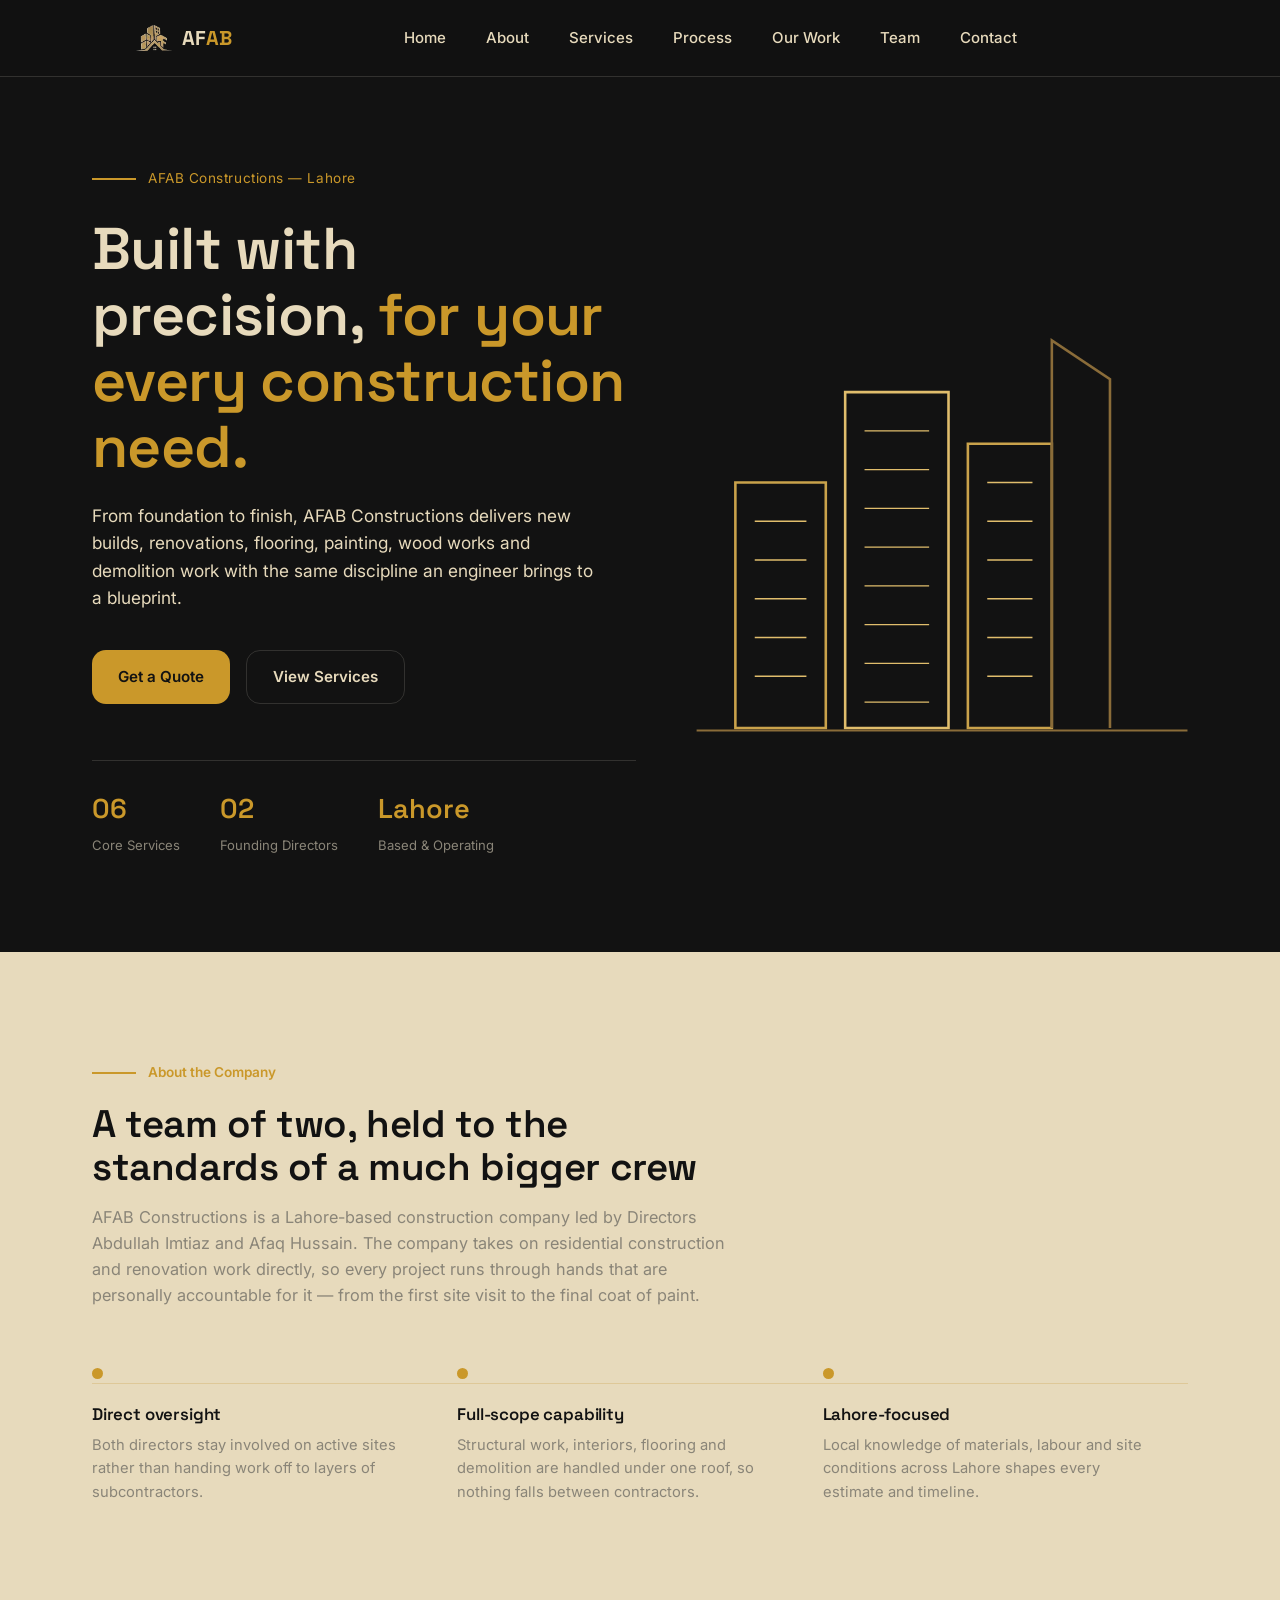
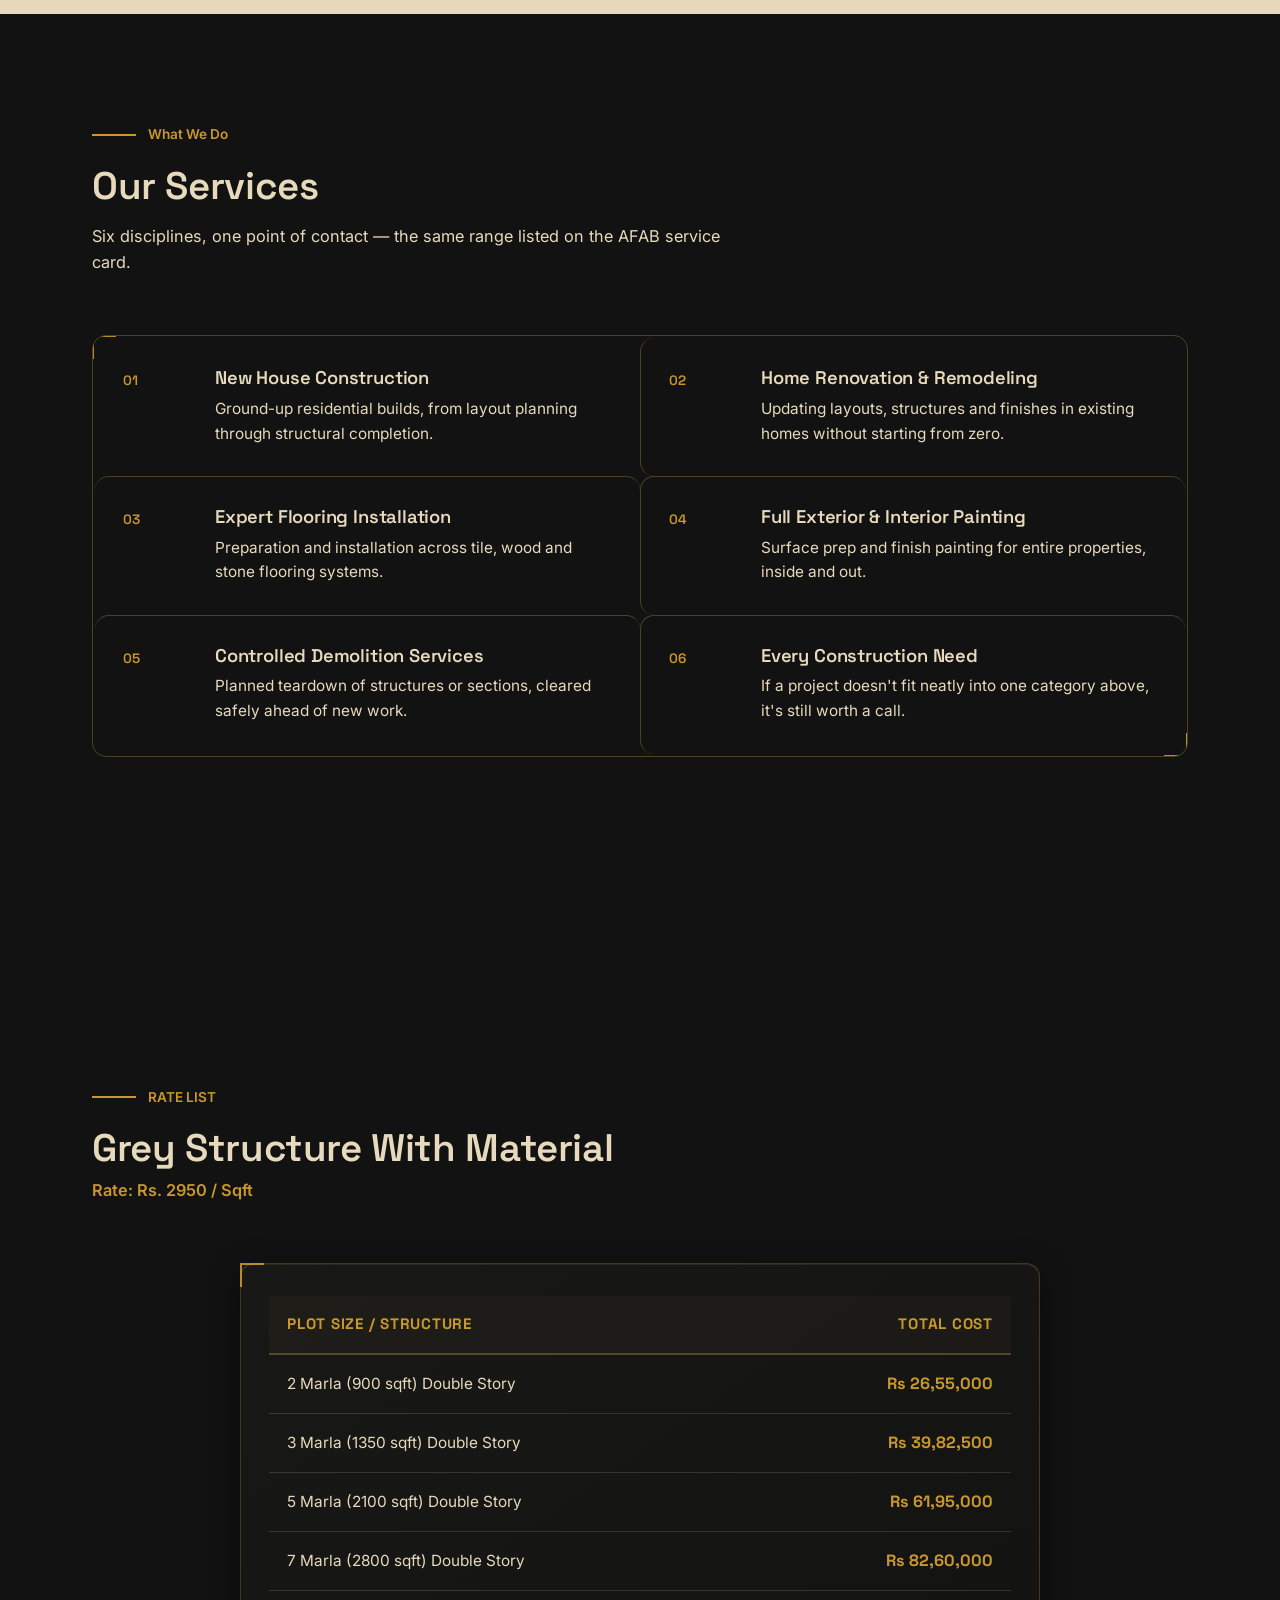
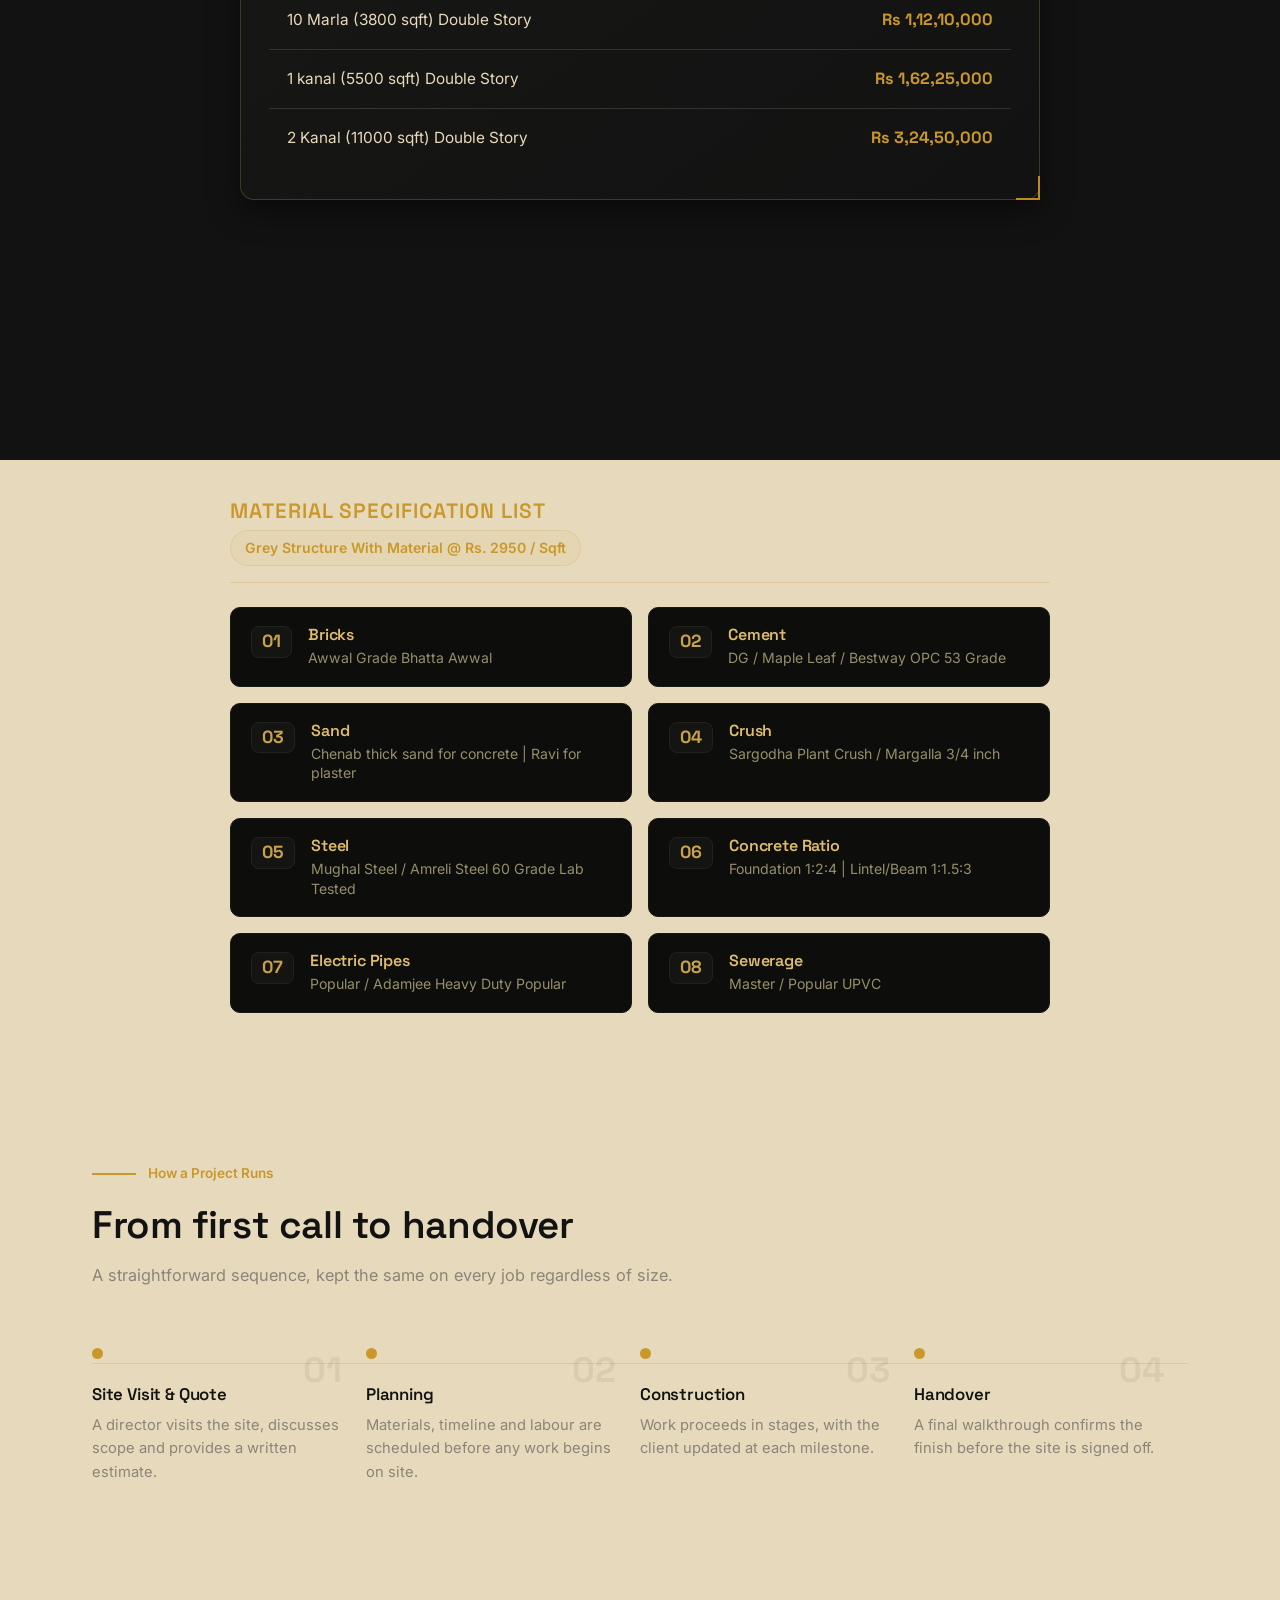
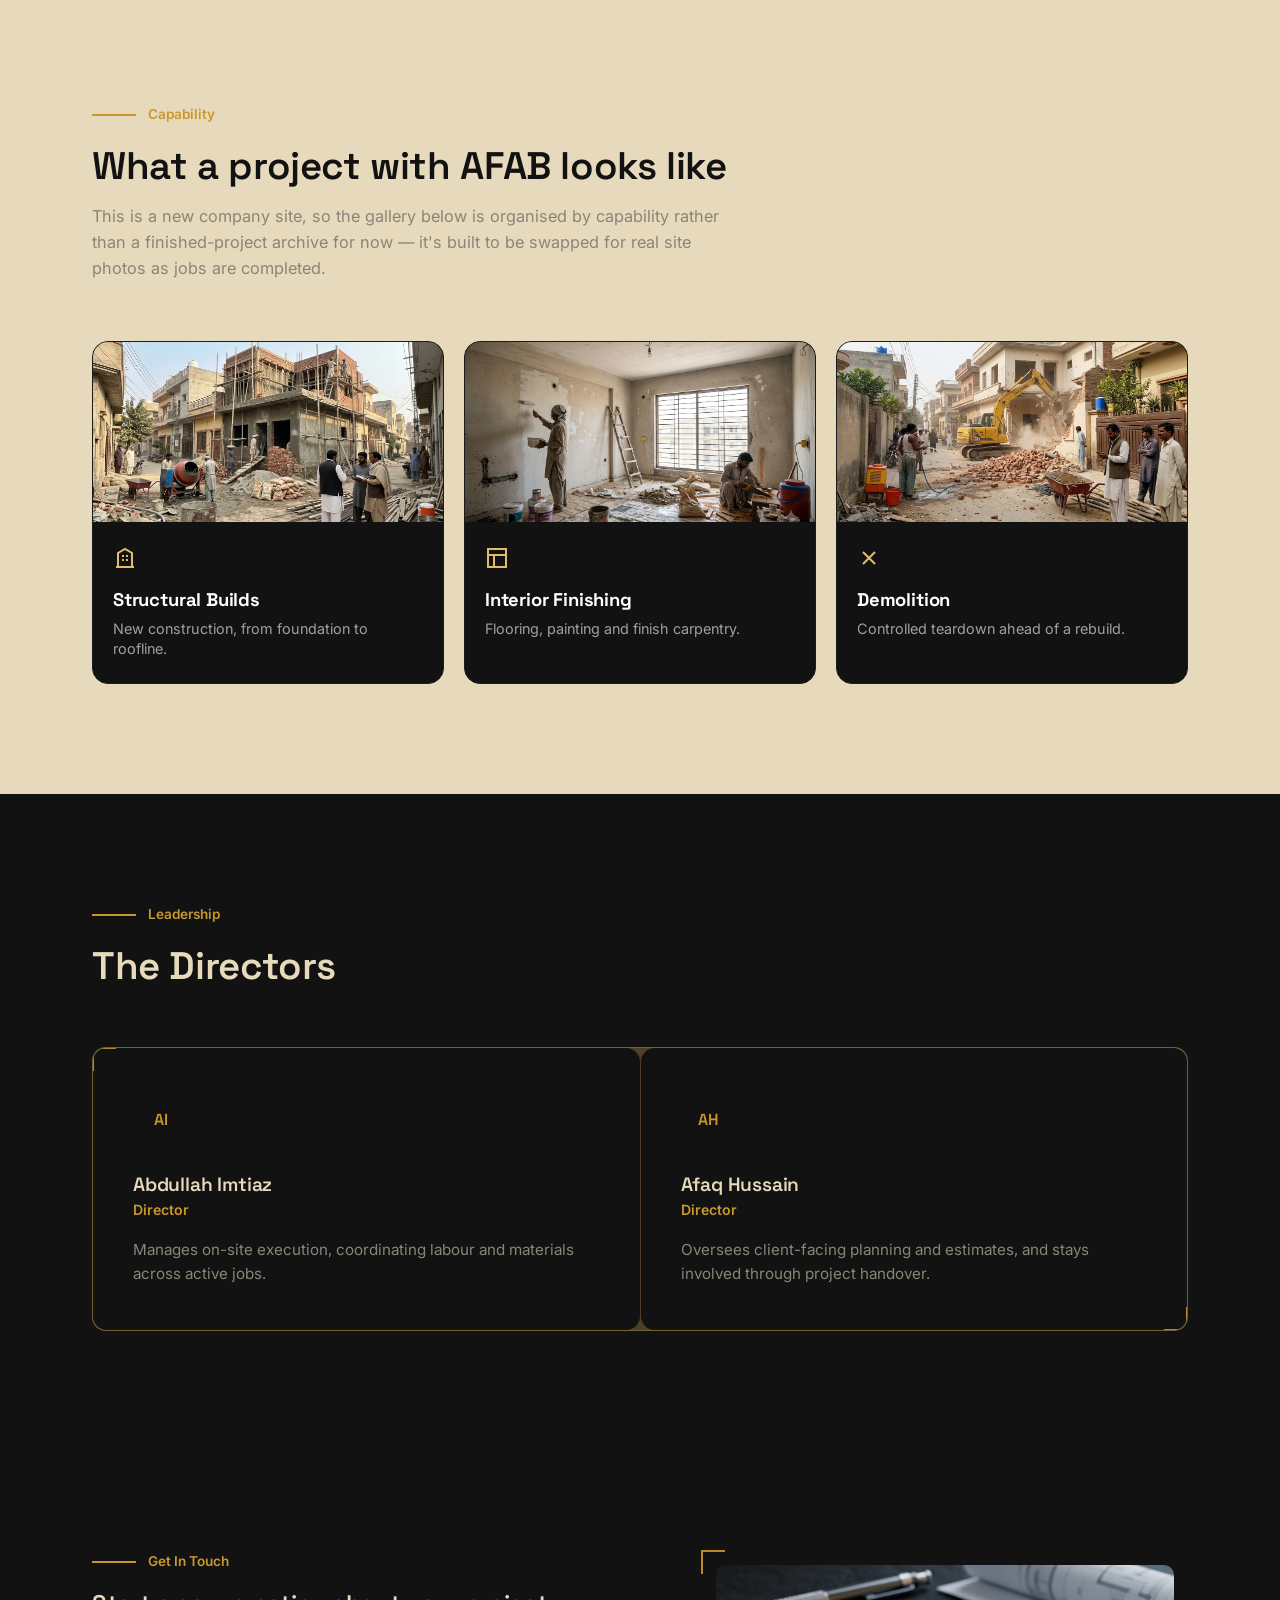
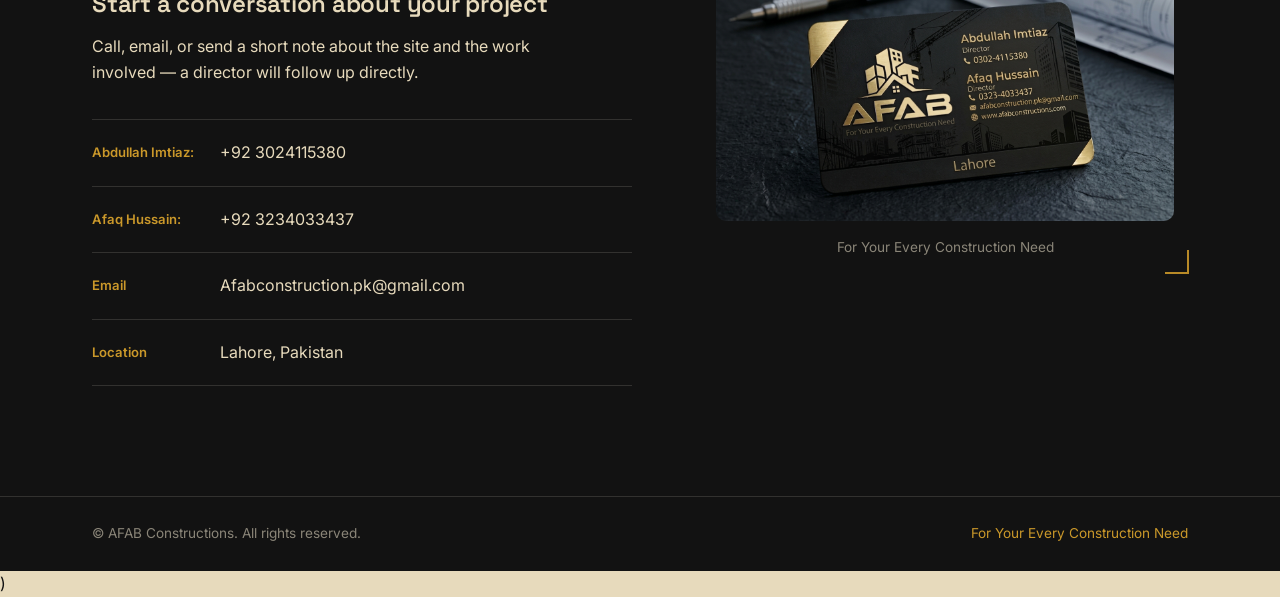
==== commit 5d2a0cd8: "Add files via upload" ====
--- a/index-2.html
+++ b/index-2.html
@@ -30,6 +30,10 @@
       <a href="#team">Team</a>
       <a href="#contact">Contact</a>
     </nav>
+    <div class="nav-call">
+      <button class="nav-toggle" id="navToggle" aria-label="Toggle menu">☰</button>
+      </div>
+  </div>
 </header>
 
 <section class="hero" id="home">
@@ -401,6 +405,15 @@
 </footer>
 
 <script src="script.js"></script>
-
+<script>
+    const navToggle = document.getElementById('navToggle');
+    const navLinks = document.getElementById('navLinks');
+
+    if (navToggle && navLinks) {
+        navToggle.addEventListener('click', () => {
+            navLinks.classList.toggle('active');
+        });
+    }
+</script>
 </body>
 </html>)   
--- a/styles.css
+++ b/styles.css
@@ -818,4 +818,104 @@
   font-size: 0.9rem;
   margin: 0;
   line-height: 1.4;
-}+}
+/* --- Mobile Navbar & Toggle Fix --- */
+.nav-toggle {
+    display: none;
+    background: none;
+    border: none;
+    cursor: pointer;
+    flex-direction: column;
+    justify-content: space-between;
+    width: 30px;
+    height: 21px;
+    z-index: 999;
+}
+
+.nav-toggle .bar {
+    display: block;
+    width: 100%;
+    height: 3px;
+    background-color: var(--gold-bright, #caca82);
+    border-radius: 2px;
+}
+
+/* Mobile Media Query */
+@media screen and (max-width: 768px) {
+    .nav-toggle {
+        display: flex !important;
+    }
+
+    .links {
+        display: none !important;
+        flex-direction: column;
+        position: absolute;
+        top: 70px;
+        left: 0;
+        width: 100%;
+        background-color: #121212;
+        padding: 20px 0;
+        text-align: center;
+        box-shadow: 0 10px 20px rgba(0,0,0,0.5);
+        z-index: 998;
+    }
+
+    .links.active {
+        display: flex !important;
+    }
+
+    .links a {
+        margin: 10px 0;
+        color: #fff;
+    }
+}
+/* --- Mobile Navbar & Toggle Fix --- */
+.nav-toggle {
+    display: none;
+    background: none;
+    border: none;
+    cursor: pointer;
+    flex-direction: column;
+    justify-content: space-between;
+    width: 30px;
+    height: 21px;
+    z-index: 999;
+}
+
+.nav-toggle .bar {
+    display: block;
+    width: 100%;
+    height: 3px;
+    background-color: var(--gold-bright, #caca82);
+    border-radius: 2px;
+}
+
+/* Mobile Media Query */
+@media screen and (max-width: 768px) {
+    .nav-toggle {
+        display: flex !important;
+    }
+
+    .links {
+        display: none !important;
+        flex-direction: column;
+        position: absolute;
+        top: 70px;
+        left: 0;
+        width: 100%;
+        background-color: #121212;
+        padding: 20px 0;
+        text-align: center;
+        box-shadow: 0 10px 20px rgba(0,0,0,0.5);
+        z-index: 998;
+    }
+
+    .links.active {
+        display: flex !important;
+    }
+
+    .links a {
+        margin: 10px 0;
+        color: #fff;
+    }
+}
